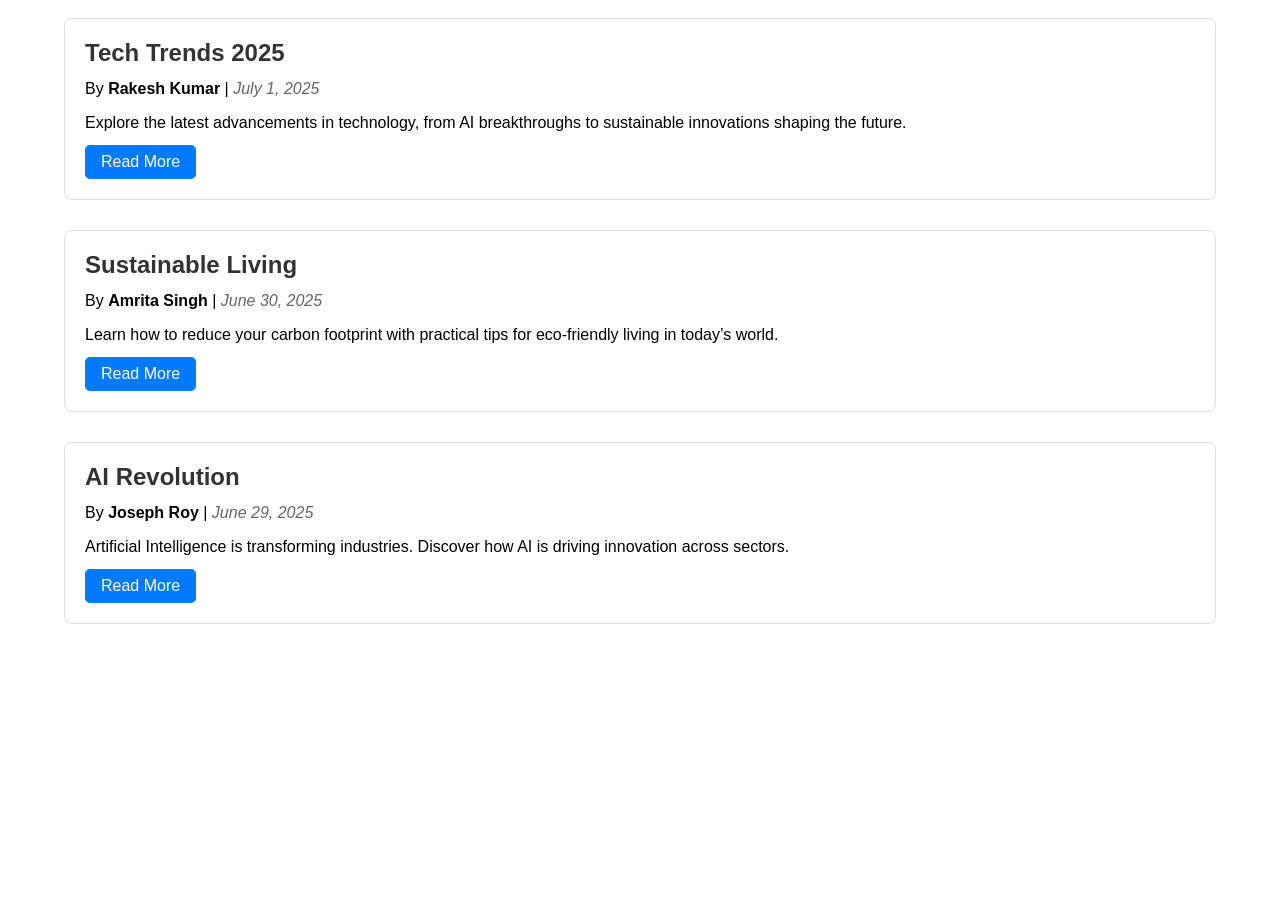
==== Basic Blog Homepage/blogHome.html @ 4e39db41 "10 question" ====
<!DOCTYPE html>
<html lang="en">
<head>
    <meta charset="UTF-8">
    <meta name="viewport" content="width=device-width, initial-scale=1.0">
    <title>Blog Homepage</title>
    <link rel="stylesheet" href="bloghome.css">
</head>
<body>
    <main>
        <article>
            <h2>Tech Trends 2025</h2>
            <p>By <span class="author">Rakesh Kumar</span> | <time datetime="2025-07-01">July 1, 2025</time></p>
            <p>Explore the latest advancements in technology, from AI breakthroughs to sustainable innovations shaping the future.</p>
            <a href="/post1">Read More</a>
        </article>
        <article>
            <h2>Sustainable Living</h2>
            <p>By <span class="author">Amrita Singh</span> | <time datetime="2025-06-30">June 30, 2025</time></p>
            <p>Learn how to reduce your carbon footprint with practical tips for eco-friendly living in today’s world.</p>
            <a href="/post2">Read More</a>
        </article>
        <article>
            <h2>AI Revolution</h2>
            <p>By <span class="author">Joseph Roy</span> | <time datetime="2025-06-29">June 29, 2025</time></p>
            <p>Artificial Intelligence is transforming industries. Discover how AI is driving innovation across sectors.</p>
            <a href="/post3">Read More</a>
        </article>
    </main>
</body>
</html>
---- Basic Blog Homepage/bloghome.css ----
* {
    margin: 0;
    padding: 0;
    box-sizing: border-box;
}

body {
    font-family: Arial, sans-serif;
    padding: 2vh;
}

main {
    max-width: 90vw;
    margin: 0 auto;
}

article {
    margin-bottom: 30px;
    padding: 20px;
    background-color: #fff;
    border: 1px solid #ddd;
    border-radius: 8px;
}

article h2 {
    font-size: 24px;
    margin-bottom: 10px;
    color: #333;
}

article p {
    font-size: 16px;
    margin-bottom: 10px;
    line-height: 24px;
}

.author {
    font-weight: bold;
}

time {
    font-style: italic;
    color: #666;
}

article a {
    display: inline-block;
    padding: 8px 16px;
    background-color: #007bff;
    color: #fff;
    text-decoration: none;
    border-radius: 5px;
}

article a:hover {
    background-color: #0056b3;
}

@media (max-width: 768px) {
    body {
        padding: 1.5vh;
    }

    article {
        padding: 15px;
        margin-bottom: 20px;
    }

    article h2 {
        font-size: 20px;
    }

    article p {
        font-size: 14px;
    }
}

@media (max-width: 480px) {
    body {
        padding: 1vh;
    }

    article {
        padding: 10px;
        margin-bottom: 15px;
    }

    article h2 {
        font-size: 18px;
    }

    article p {
        font-size: 13px;
        line-height: 20px;
    }

    article a {
        padding: 6px 12px;
        font-size: 14px;
    }
}
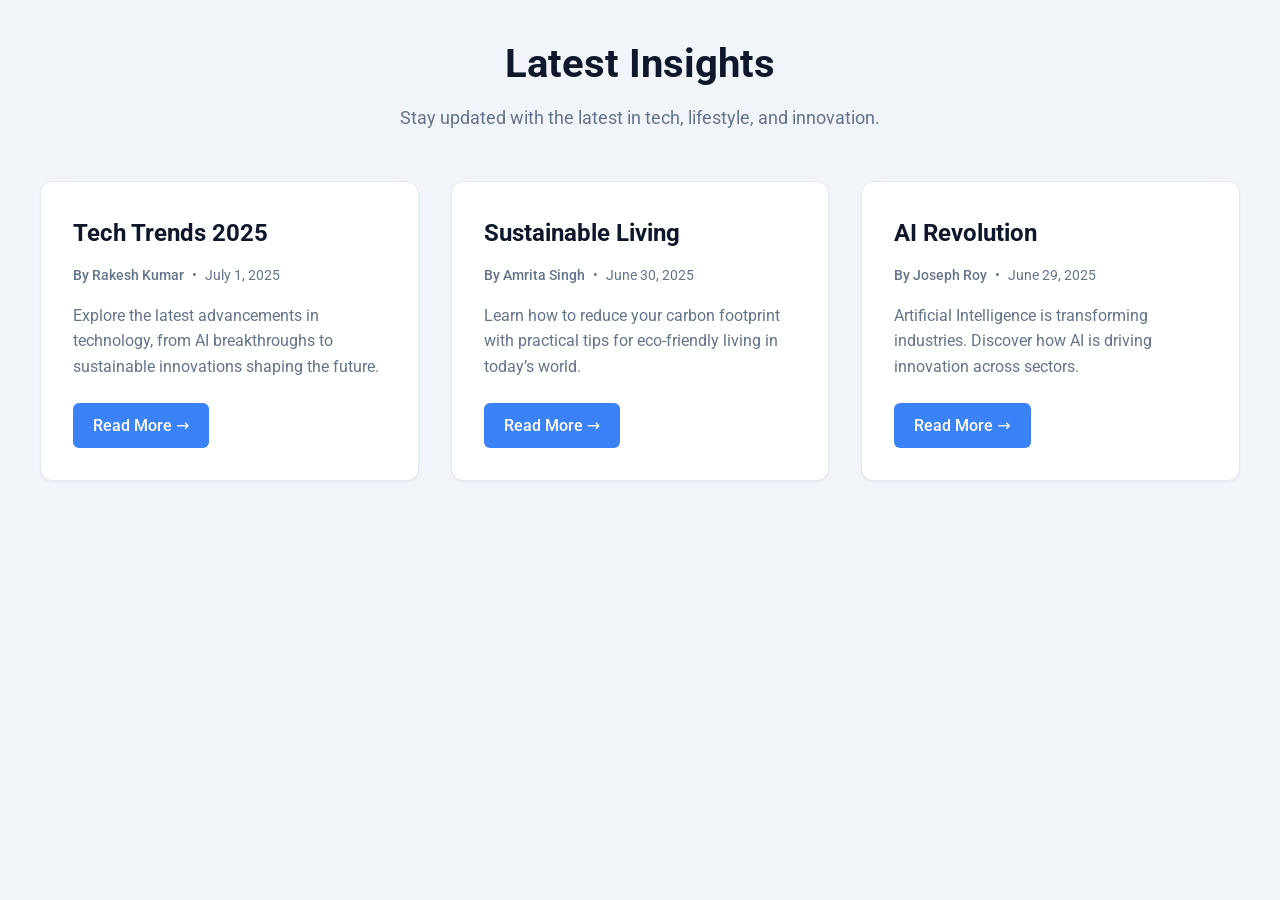
==== commit 09329818: "added responsiveness and edited readme" ====
--- a/Basic Blog Homepage/blogHome.html
+++ b/Basic Blog Homepage/blogHome.html
@@ -1,31 +1,47 @@
-<!DOCTYPE html>
-<html lang="en">
-<head>
-    <meta charset="UTF-8">
-    <meta name="viewport" content="width=device-width, initial-scale=1.0">
-    <title>Blog Homepage</title>
-    <link rel="stylesheet" href="bloghome.css">
-</head>
-<body>
-    <main>
-        <article>
-            <h2>Tech Trends 2025</h2>
-            <p>By <span class="author">Rakesh Kumar</span> | <time datetime="2025-07-01">July 1, 2025</time></p>
-            <p>Explore the latest advancements in technology, from AI breakthroughs to sustainable innovations shaping the future.</p>
-            <a href="/post1">Read More</a>
-        </article>
-        <article>
-            <h2>Sustainable Living</h2>
-            <p>By <span class="author">Amrita Singh</span> | <time datetime="2025-06-30">June 30, 2025</time></p>
-            <p>Learn how to reduce your carbon footprint with practical tips for eco-friendly living in today’s world.</p>
-            <a href="/post2">Read More</a>
-        </article>
-        <article>
-            <h2>AI Revolution</h2>
-            <p>By <span class="author">Joseph Roy</span> | <time datetime="2025-06-29">June 29, 2025</time></p>
-            <p>Artificial Intelligence is transforming industries. Discover how AI is driving innovation across sectors.</p>
-            <a href="/post3">Read More</a>
-        </article>
-    </main>
-</body>
+<!DOCTYPE html>
+<html lang="en">
+<head>
+    <meta charset="UTF-8">
+    <meta name="viewport" content="width=device-width, initial-scale=1.0">
+    <title>Blog Homepage</title>
+    <link href="https://fonts.googleapis.com/css2?family=Roboto:wght@400;500;700&display=swap" rel="stylesheet">
+    <link rel="stylesheet" href="bloghome.css">
+</head>
+<body>
+    <header class="site-header">
+        <h1>Latest Insights</h1>
+        <p>Stay updated with the latest in tech, lifestyle, and innovation.</p>
+    </header>
+    <main>
+        <div class="articles-grid">
+            <article class="post-card">
+                <h2>Tech Trends 2025</h2>
+                <div class="meta">
+                    <span class="author">By Rakesh Kumar</span> &bull; 
+                    <time datetime="2025-07-01">July 1, 2025</time>
+                </div>
+                <p class="excerpt">Explore the latest advancements in technology, from AI breakthroughs to sustainable innovations shaping the future.</p>
+                <a href="/post1" class="read-more">Read More &rarr;</a>
+            </article>
+            <article class="post-card">
+                <h2>Sustainable Living</h2>
+                <div class="meta">
+                    <span class="author">By Amrita Singh</span> &bull; 
+                    <time datetime="2025-06-30">June 30, 2025</time>
+                </div>
+                <p class="excerpt">Learn how to reduce your carbon footprint with practical tips for eco-friendly living in today’s world.</p>
+                <a href="/post2" class="read-more">Read More &rarr;</a>
+            </article>
+            <article class="post-card">
+                <h2>AI Revolution</h2>
+                <div class="meta">
+                    <span class="author">By Joseph Roy</span> &bull; 
+                    <time datetime="2025-06-29">June 29, 2025</time>
+                </div>
+                <p class="excerpt">Artificial Intelligence is transforming industries. Discover how AI is driving innovation across sectors.</p>
+                <a href="/post3" class="read-more">Read More &rarr;</a>
+            </article>
+        </div>
+    </main>
+</body>
 </html>
--- a/Basic Blog Homepage/bloghome.css
+++ b/Basic Blog Homepage/bloghome.css
@@ -1,101 +1,163 @@
-* {
-    margin: 0;
-    padding: 0;
-    box-sizing: border-box;
-}
-
-body {
-    font-family: Arial, sans-serif;
-    padding: 2vh;
-}
-
-main {
-    max-width: 90vw;
-    margin: 0 auto;
-}
-
-article {
-    margin-bottom: 30px;
-    padding: 20px;
-    background-color: #fff;
-    border: 1px solid #ddd;
-    border-radius: 8px;
-}
-
-article h2 {
-    font-size: 24px;
-    margin-bottom: 10px;
-    color: #333;
-}
-
-article p {
-    font-size: 16px;
-    margin-bottom: 10px;
-    line-height: 24px;
-}
-
-.author {
-    font-weight: bold;
-}
-
-time {
-    font-style: italic;
-    color: #666;
-}
-
-article a {
-    display: inline-block;
-    padding: 8px 16px;
-    background-color: #007bff;
-    color: #fff;
-    text-decoration: none;
-    border-radius: 5px;
-}
-
-article a:hover {
-    background-color: #0056b3;
-}
-
-@media (max-width: 768px) {
-    body {
-        padding: 1.5vh;
-    }
-
-    article {
-        padding: 15px;
-        margin-bottom: 20px;
-    }
-
-    article h2 {
-        font-size: 20px;
-    }
-
-    article p {
-        font-size: 14px;
-    }
-}
-
-@media (max-width: 480px) {
-    body {
-        padding: 1vh;
-    }
-
-    article {
-        padding: 10px;
-        margin-bottom: 15px;
-    }
-
-    article h2 {
-        font-size: 18px;
-    }
-
-    article p {
-        font-size: 13px;
-        line-height: 20px;
-    }
-
-    article a {
-        padding: 6px 12px;
-        font-size: 14px;
-    }
+:root {
+    --primary-color: #3b82f6;
+    --primary-hover: #2563eb;
+    --bg-color: #f1f5f9;
+    --card-bg: #ffffff;
+    --text-color: #0f172a;
+    --text-muted: #64748b;
+    --border-color: #e2e8f0;
+    --shadow-sm: 0 1px 2px 0 rgb(0 0 0 / 0.05);
+    --shadow-md: 0 4px 6px -1px rgb(0 0 0 / 0.1), 0 2px 4px -2px rgb(0 0 0 / 0.1);
+    --shadow-lg: 0 10px 15px -3px rgb(0 0 0 / 0.1), 0 4px 6px -4px rgb(0 0 0 / 0.1);
+    --radius: 12px;
+}
+
+@media (prefers-color-scheme: dark) {
+    :root {
+        --bg-color: #0f172a;
+        --card-bg: #1e293b;
+        --text-color: #f8fafc;
+        --text-muted: #94a3b8;
+        --border-color: #334155;
+    }
+}
+
+* {
+    margin: 0;
+    padding: 0;
+    box-sizing: border-box;
+}
+
+body {
+    font-family: 'Roboto', system-ui, -apple-system, sans-serif;
+    background-color: var(--bg-color);
+    color: var(--text-color);
+    line-height: 1.6;
+    padding: 2rem 1rem;
+    transition: background-color 0.3s, color 0.3s;
+}
+
+.site-header {
+    text-align: center;
+    max-width: 800px;
+    margin: 0 auto 3rem auto;
+}
+
+.site-header h1 {
+    font-size: 2.5rem;
+    font-weight: 700;
+    color: var(--text-color);
+    margin-bottom: 0.5rem;
+}
+
+.site-header p {
+    font-size: 1.125rem;
+    color: var(--text-muted);
+}
+
+main {
+    max-width: 1200px;
+    margin: 0 auto;
+}
+
+.articles-grid {
+    display: grid;
+    grid-template-columns: repeat(auto-fit, minmax(300px, 1fr));
+    gap: 2rem;
+}
+
+.post-card {
+    background-color: var(--card-bg);
+    border: 1px solid var(--border-color);
+    border-radius: var(--radius);
+    padding: 2rem;
+    display: flex;
+    flex-direction: column;
+    box-shadow: var(--shadow-sm);
+    transition: transform 0.2s ease, box-shadow 0.2s ease;
+}
+
+.post-card:hover {
+    transform: translateY(-4px);
+    box-shadow: var(--shadow-lg);
+}
+
+.post-card h2 {
+    font-size: 1.5rem;
+    font-weight: 700;
+    margin-bottom: 0.75rem;
+    color: var(--text-color);
+}
+
+.meta {
+    font-size: 0.875rem;
+    color: var(--text-muted);
+    margin-bottom: 1rem;
+    display: flex;
+    gap: 0.5rem;
+    align-items: center;
+}
+
+.author {
+    font-weight: 500;
+}
+
+.excerpt {
+    font-size: 1rem;
+    color: var(--text-muted);
+    margin-bottom: 1.5rem;
+    flex-grow: 1;
+}
+
+.read-more {
+    display: inline-flex;
+    align-items: center;
+    padding: 0.6rem 1.25rem;
+    background-color: var(--primary-color);
+    color: #ffffff;
+    text-decoration: none;
+    font-weight: 500;
+    border-radius: 6px;
+    transition: background-color 0.2s ease;
+    align-self: flex-start;
+}
+
+.read-more:hover {
+    background-color: var(--primary-hover);
+}
+
+@media (max-width: 768px) {
+    body {
+        padding: 1.5rem 1rem;
+    }
+
+    .site-header {
+        margin-bottom: 2rem;
+    }
+
+    .site-header h1 {
+        font-size: 2rem;
+    }
+
+    .articles-grid {
+        gap: 1.5rem;
+    }
+
+    .post-card {
+        padding: 1.5rem;
+    }
+}
+
+@media (max-width: 480px) {
+    .site-header h1 {
+        font-size: 1.75rem;
+    }
+    
+    .post-card h2 {
+        font-size: 1.25rem;
+    }
+
+    .meta, .excerpt {
+        font-size: 0.875rem;
+    }
 }
